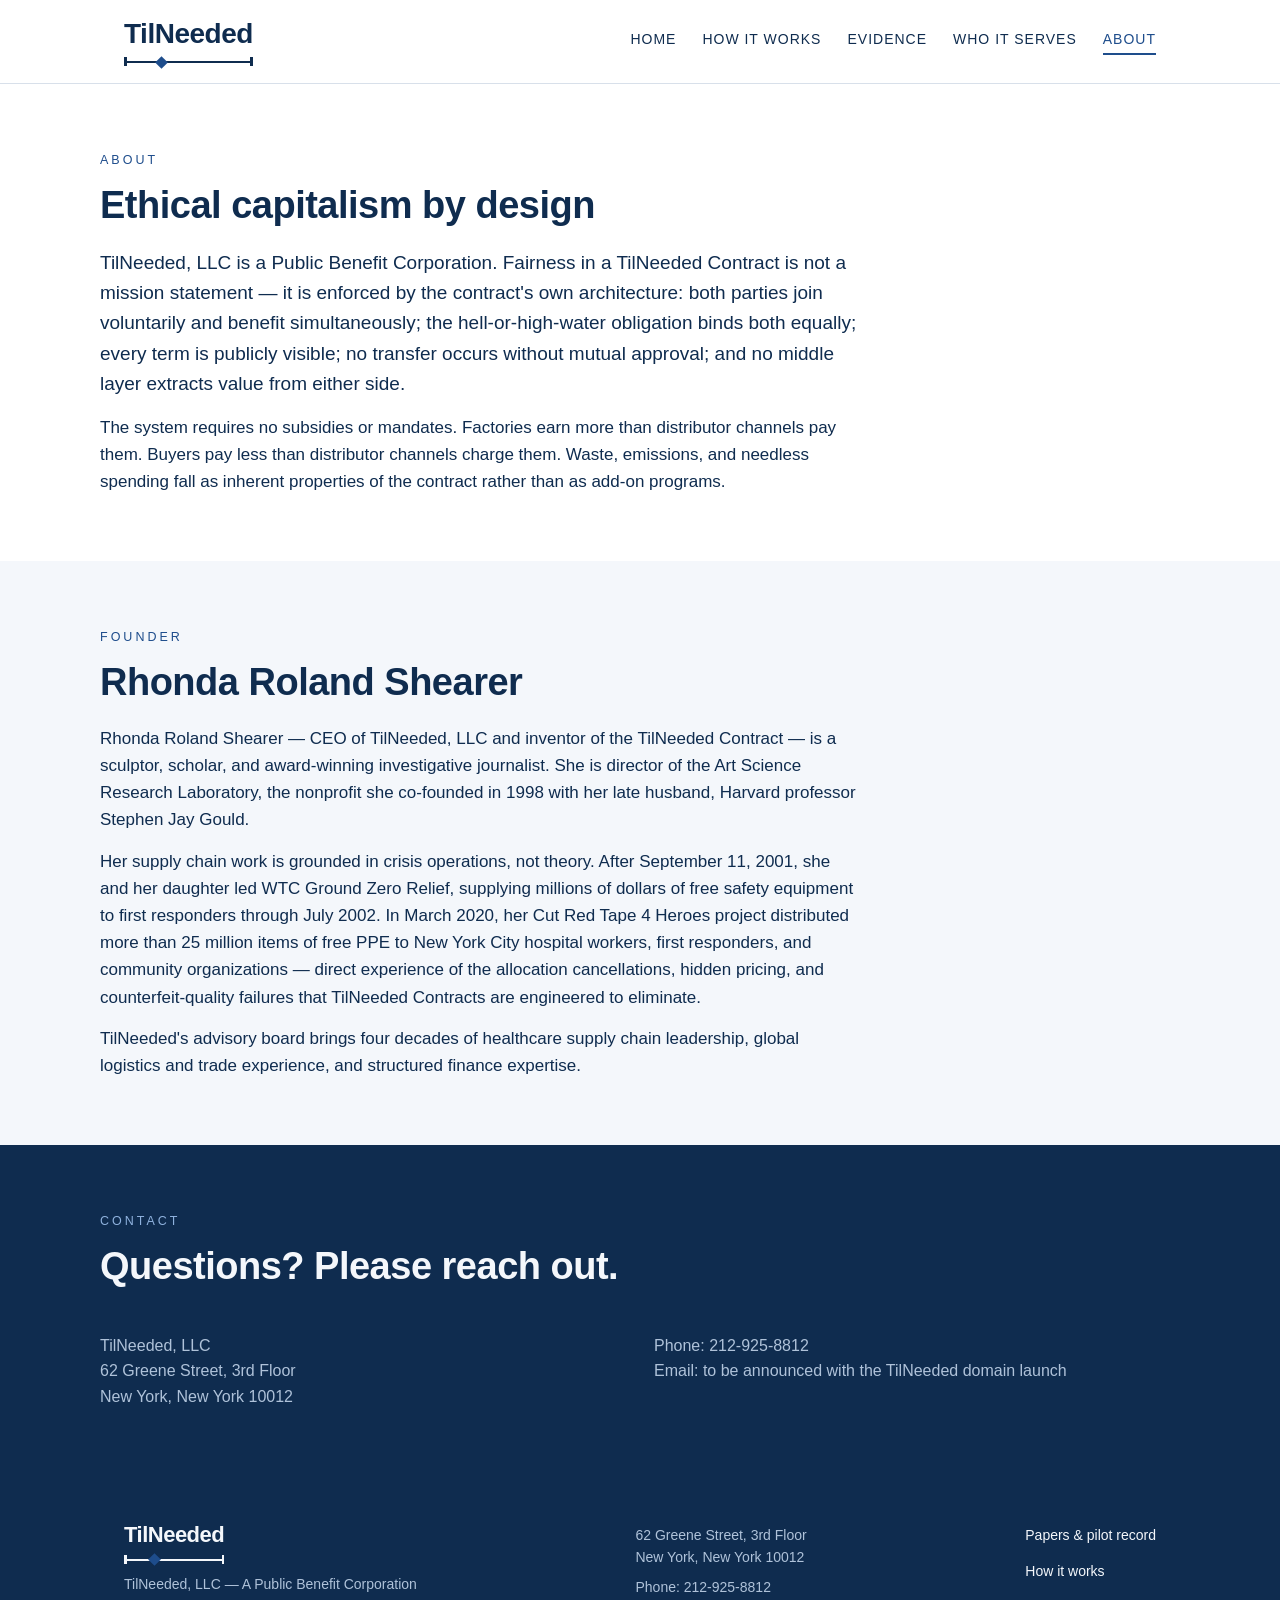
==== about.html @ a23aca0c "adding initial code" ====
<!DOCTYPE html>
<html lang="en">
<head>
<meta charset="UTF-8">
<meta name="viewport" content="width=device-width, initial-scale=1.0">
<title>About — TilNeeded, LLC | A Public Benefit Corporation</title>
<meta name="description" content="TilNeeded, LLC is a Public Benefit Corporation founded by Rhonda Roland Shearer, building ethical capitalism into supply chain contracts.">
<link rel="stylesheet" href="styles.css">
</head>
<body>

<header class="site">
  <div class="inner">
    <a class="lockup" href="index.html" aria-label="TilNeeded home">
      <span class="word">TilNeeded</span>
      <span class="sig"><span class="diamond"></span></span>
    </a>
    <nav class="main" aria-label="Main">
      <a href="index.html">Home</a>
      <a href="how-it-works.html">How It Works</a>
      <a href="evidence.html">Evidence</a>
      <a href="partners.html">Who It Serves</a>
      <a href="about.html" class="here">About</a>
    </nav>
  </div>
</header>

<section>
  <div class="inner">
    <p class="eyebrow">About</p>
    <h2>Ethical capitalism by design</h2>
    <p class="lede">TilNeeded, LLC is a Public Benefit Corporation. Fairness in a TilNeeded Contract is not a mission statement — it is enforced by the contract's own architecture: both parties join voluntarily and benefit simultaneously; the hell-or-high-water obligation binds both equally; every term is publicly visible; no transfer occurs without mutual approval; and no middle layer extracts value from either side.</p>
    <p class="maxw">The system requires no subsidies or mandates. Factories earn more than distributor channels pay them. Buyers pay less than distributor channels charge them. Waste, emissions, and needless spending fall as inherent properties of the contract rather than as add-on programs.</p>
  </div>
</section>

<section class="paper">
  <div class="inner">
    <p class="eyebrow">Founder</p>
    <h2>Rhonda Roland Shearer</h2>
    <p class="maxw">Rhonda Roland Shearer — CEO of TilNeeded, LLC and inventor of the TilNeeded Contract — is a sculptor, scholar, and award-winning investigative journalist. She is director of the Art Science Research Laboratory, the nonprofit she co-founded in 1998 with her late husband, Harvard professor Stephen Jay Gould.</p>
    <p class="maxw">Her supply chain work is grounded in crisis operations, not theory. After September 11, 2001, she and her daughter led WTC Ground Zero Relief, supplying millions of dollars of free safety equipment to first responders through July 2002. In March 2020, her Cut Red Tape 4 Heroes project distributed more than 25 million items of free PPE to New York City hospital workers, first responders, and community organizations — direct experience of the allocation cancellations, hidden pricing, and counterfeit-quality failures that TilNeeded Contracts are engineered to eliminate.</p>
    <p class="maxw">TilNeeded's advisory board brings four decades of healthcare supply chain leadership, global logistics and trade experience, and structured finance expertise.</p>
  </div>
</section>

<section class="navy">
  <div class="inner">
    <p class="eyebrow">Contact</p>
    <h2>Questions? Please reach out.</h2>
    <div class="stats">
      <div class="stat">
        <div class="small" style="font-size:16px; line-height:1.6">TilNeeded, LLC<br>62 Greene Street, 3rd Floor<br>New York, New York 10012</div>
      </div>
      <div class="stat">
        <div class="small" style="font-size:16px; line-height:1.6">Phone: 212-925-8812<br>Email: to be announced with the TilNeeded domain launch</div>
      </div>
    </div>
  </div>
</section>

<footer class="site">
  <div class="inner">
    <div>
      <span class="lockup reverse" aria-hidden="true">
        <span class="word">TilNeeded</span>
        <span class="sig"><span class="diamond"></span></span>
      </span>
      <p style="margin-top:12px">TilNeeded, LLC — A Public Benefit Corporation</p>
    </div>
    <div>
      <p>62 Greene Street, 3rd Floor<br>New York, New York 10012</p>
      <p style="margin-top:8px">Phone: 212-925-8812</p>
    </div>
    <div>
      <p><a href="evidence.html">Papers &amp; pilot record</a></p>
      <p><a href="how-it-works.html">How it works</a></p>
    </div>
  </div>
</footer>

</body>
</html>
---- styles.css ----
/* TilNeeded — Brand Specifications v1.0
   Navy #0F2C4F · Bond Blue #1E4D8C · Paper #F4F7FB
   Type: Arial / Liberation Sans */

:root {
  --navy: #0F2C4F;
  --bond: #1E4D8C;
  --paper: #F4F7FB;
  --white: #FFFFFF;
  --slate: #5A6B80;
  --hairline: #D8E0EA;
  --max: 1080px;
}

* { margin: 0; padding: 0; box-sizing: border-box; }

body {
  font-family: Arial, "Liberation Sans", sans-serif;
  color: var(--navy);
  background: var(--white);
  font-size: 17px;
  line-height: 1.6;
}

/* ---------- wordmark lockup (per spec: single visual unit) ---------- */
.lockup { display: inline-block; text-decoration: none; }
.lockup .word {
  font-weight: bold;
  letter-spacing: -0.5px;
  color: var(--navy);
  font-size: 28px;
  line-height: 1;
  display: block;
}
.lockup .sig {
  display: block; position: relative;
  height: 9px; margin-top: 6px;
  border-bottom: 2.5px solid var(--navy);
}
.lockup .sig::before, .lockup .sig::after {
  content: ""; position: absolute; bottom: -5px;
  width: 2.5px; height: 9px; background: var(--navy);
}
.lockup .sig::before { left: 0; }
.lockup .sig::after { right: 0; }
.lockup .sig .diamond {
  position: absolute; bottom: -5.5px; left: 26%;
  width: 9px; height: 9px; background: var(--bond);
  transform: rotate(45deg);
}
.lockup.reverse .word { color: var(--paper); }
.lockup.reverse .sig { border-color: var(--paper); }
.lockup.reverse .sig::before, .lockup.reverse .sig::after { background: var(--paper); }

/* ---------- header / nav ---------- */
header.site {
  border-bottom: 1px solid var(--hairline);
  background: var(--white);
}
header.site .inner {
  max-width: var(--max); margin: 0 auto; padding: 20px 24px;
  display: flex; align-items: center; justify-content: space-between;
  flex-wrap: wrap; gap: 14px;
}
nav.main { display: flex; gap: 26px; flex-wrap: wrap; }
nav.main a {
  color: var(--navy); text-decoration: none;
  font-size: 14px; letter-spacing: 1px; text-transform: uppercase;
}
nav.main a:hover, nav.main a:focus { color: var(--bond); }
nav.main a.here { color: var(--bond); border-bottom: 2px solid var(--bond); padding-bottom: 3px; }
a:focus-visible { outline: 2px solid var(--bond); outline-offset: 3px; }

/* ---------- hero ---------- */
.hero { background: var(--navy); color: var(--paper); }
.hero .inner { max-width: var(--max); margin: 0 auto; padding: 84px 24px 72px; }
.hero .lockup .word { font-size: clamp(44px, 7vw, 76px); letter-spacing: -1.5px; }
.hero .lockup .sig { height: 12px; border-width: 3.5px; }
.hero .lockup .sig::before, .hero .lockup .sig::after { width: 3.5px; height: 13px; bottom: -7px; }
.hero .lockup .sig .diamond { width: 13px; height: 13px; bottom: -8px; }
.hero .tagline {
  margin-top: 30px; font-size: clamp(19px, 2.6vw, 25px);
  max-width: 620px; line-height: 1.45; color: var(--paper);
}
.hero .pbc {
  margin-top: 16px; font-size: 12.5px; letter-spacing: 3px;
  text-transform: uppercase; color: #9FB4CD;
}

/* ---------- sections & eyebrow (descriptor style) ---------- */
section { padding: 66px 24px; }
section .inner { max-width: var(--max); margin: 0 auto; }
section.paper { background: var(--paper); }
section.navy { background: var(--navy); color: var(--paper); }
.eyebrow {
  font-size: 12.5px; letter-spacing: 3px; text-transform: uppercase;
  color: var(--bond); margin-bottom: 14px;
}
section.navy .eyebrow { color: #8FB2DE; }
h1, h2 { font-weight: bold; letter-spacing: -0.5px; line-height: 1.15; }
h2 { font-size: clamp(27px, 4vw, 38px); margin-bottom: 20px; }
h3 { font-size: 19px; margin-bottom: 8px; letter-spacing: -0.2px; }
p + p { margin-top: 14px; }
.lede { font-size: 19px; max-width: 760px; }
.muted { color: var(--slate); }
section.navy .muted { color: #AFC2D9; }
.maxw { max-width: 760px; }

/* ---------- signature divider: the site's structural device ---------- */
.sigline {
  position: relative; height: 2.5px; background: var(--navy);
  margin: 44px 0;
}
.sigline::before, .sigline::after {
  content: ""; position: absolute; top: -5px;
  width: 2.5px; height: 12px; background: var(--navy);
}
.sigline::before { left: 0; } .sigline::after { right: 0; }
.sigline .diamond {
  position: absolute; top: -4.5px; left: 50%; margin-left: -5.5px;
  width: 11px; height: 11px; background: var(--bond); transform: rotate(45deg);
}
section.navy .sigline { background: var(--paper); }
section.navy .sigline::before, section.navy .sigline::after { background: var(--paper); }

/* ---------- bipartite block: two parties joined at the diamond ---------- */
.bipartite {
  display: grid; grid-template-columns: 1fr 56px 1fr;
  align-items: stretch; gap: 0; margin: 36px 0;
}
.bipartite .party {
  background: var(--white); border: 1px solid var(--hairline);
  padding: 26px 26px 24px;
}
section.navy .bipartite .party { background: #16385F; border-color: #2B4C77; }
.bipartite .join { position: relative; }
.bipartite .join::before {
  content: ""; position: absolute; top: 50%; left: 0; right: 0;
  height: 2.5px; background: var(--navy); margin-top: -1.25px;
}
section.navy .bipartite .join::before { background: var(--paper); }
.bipartite .join .diamond {
  position: absolute; top: 50%; left: 50%;
  width: 12px; height: 12px; margin: -6px 0 0 -6px;
  background: var(--bond); transform: rotate(45deg);
}
.party .label {
  font-size: 12px; letter-spacing: 2.5px; text-transform: uppercase;
  color: var(--bond); margin-bottom: 10px;
}
section.navy .party .label { color: #8FB2DE; }

/* ---------- stats ---------- */
.stats { display: grid; grid-template-columns: repeat(auto-fit, minmax(200px, 1fr)); gap: 28px; margin-top: 36px; }
.stat .big { font-size: clamp(40px, 5vw, 56px); font-weight: bold; letter-spacing: -1.5px; line-height: 1; }
.stat .small { margin-top: 8px; font-size: 14px; color: var(--slate); }
section.navy .stat .small { color: #AFC2D9; }

/* ---------- cards / rows ---------- */
.cards { display: grid; grid-template-columns: repeat(auto-fit, minmax(280px, 1fr)); gap: 22px; margin-top: 30px; }
.card { background: var(--white); border: 1px solid var(--hairline); padding: 26px; }
section.paper .card { background: var(--white); }
.card p { font-size: 15.5px; }
.docrow { border-top: 1px solid var(--hairline); padding: 22px 0; display: grid; grid-template-columns: 1fr auto; gap: 14px; align-items: baseline; }
.docrow:last-child { border-bottom: 1px solid var(--hairline); }
.docrow .status { font-size: 12.5px; letter-spacing: 2px; text-transform: uppercase; color: var(--bond); white-space: nowrap; }

/* ---------- buttons ---------- */
.btn {
  display: inline-block; margin-top: 26px; padding: 14px 28px;
  background: var(--bond); color: var(--white); text-decoration: none;
  font-size: 14px; letter-spacing: 1.5px; text-transform: uppercase;
}
.btn:hover, .btn:focus { background: var(--navy); }
section.navy .btn:hover, section.navy .btn:focus { background: var(--paper); color: var(--navy); }
.btn.ghost { background: transparent; border: 1.5px solid var(--bond); color: var(--bond); margin-left: 12px; }
.btn.ghost:hover, .btn.ghost:focus { background: var(--bond); color: var(--white); }

/* ---------- table ---------- */
table.record { width: 100%; border-collapse: collapse; margin-top: 26px; font-size: 15.5px; }
table.record th {
  text-align: left; font-size: 12.5px; letter-spacing: 2px; text-transform: uppercase;
  color: var(--slate); padding: 10px 14px; border-bottom: 2px solid var(--navy);
}
table.record td { padding: 12px 14px; border-bottom: 1px solid var(--hairline); }

/* ---------- footer ---------- */
footer.site { background: var(--navy); color: #AFC2D9; }
footer.site .inner {
  max-width: var(--max); margin: 0 auto; padding: 48px 24px;
  display: flex; justify-content: space-between; flex-wrap: wrap; gap: 28px;
  font-size: 14px;
}
footer.site .lockup .word { font-size: 22px; }
footer.site a { color: var(--paper); text-decoration: none; }
footer.site a:hover { color: #8FB2DE; }

/* ---------- responsive & a11y ---------- */
@media (max-width: 720px) {
  .bipartite { grid-template-columns: 1fr; }
  .bipartite .join { height: 56px; }
  .bipartite .join::before { top: 0; bottom: 0; left: 50%; right: auto; width: 2.5px; height: 100%; margin: 0 0 0 -1.25px; }
}
@media (prefers-reduced-motion: reduce) {
  * { animation: none !important; transition: none !important; }
}
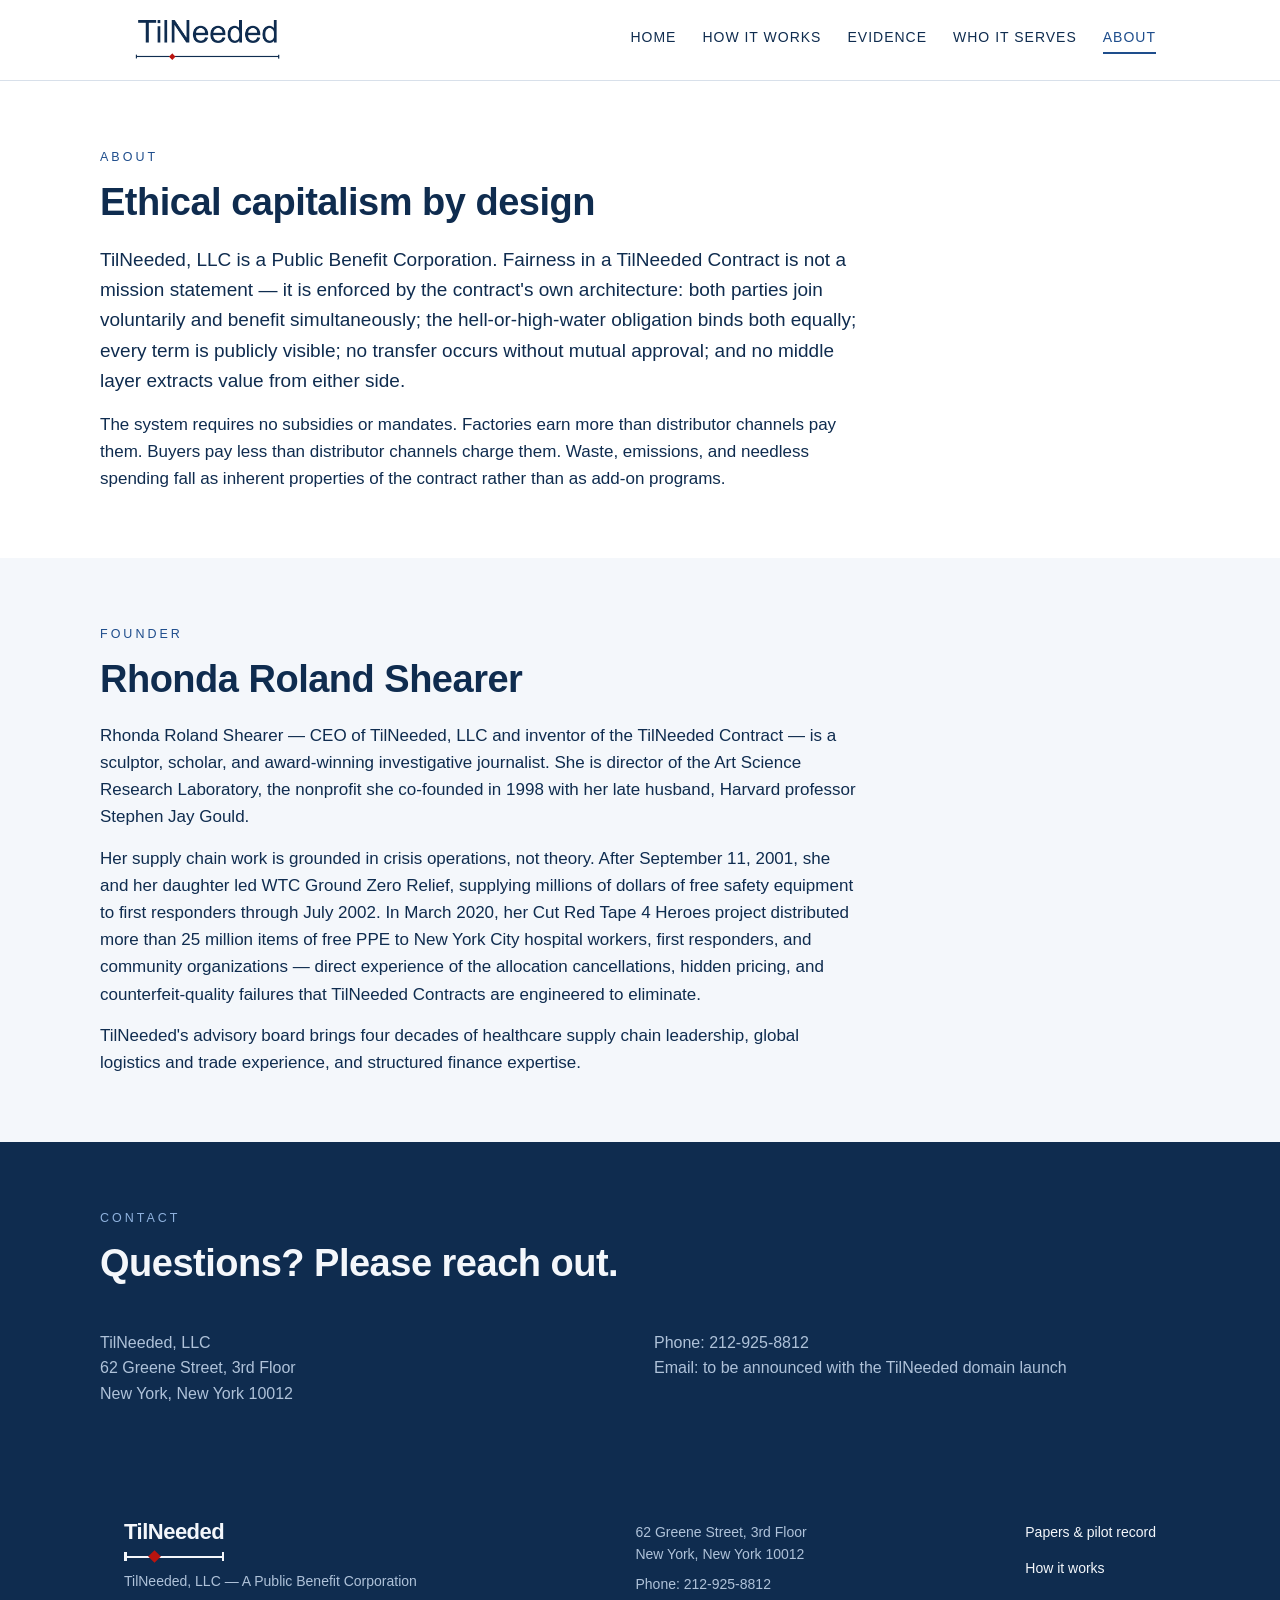
==== commit 3786c6f8: "adding pngs" ====
--- a/about.html
+++ b/about.html
@@ -12,9 +12,8 @@
 <header class="site">
   <div class="inner">
     <a class="lockup" href="index.html" aria-label="TilNeeded home">
-      <span class="word">TilNeeded</span>
-      <span class="sig"><span class="diamond"></span></span>
-    </a>
+  <img class="logo-img" src="assets/logo_compact_dark.png" alt="TilNeeded">
+</a>
     <nav class="main" aria-label="Main">
       <a href="index.html">Home</a>
       <a href="how-it-works.html">How It Works</a>
--- a/styles.css
+++ b/styles.css
@@ -6,6 +6,7 @@
   --navy: #0F2C4F;
   --bond: #1E4D8C;
   --paper: #F4F7FB;
+  --diamond: #BA140F;   /* ← add this line */
   --white: #FFFFFF;
   --slate: #5A6B80;
   --hairline: #D8E0EA;
@@ -32,6 +33,13 @@
   line-height: 1;
   display: block;
 }
+
+.lockup img.logo-img {
+  display: block;
+  height: 40px;
+  width: auto;
+}
+
 .lockup .sig {
   display: block; position: relative;
   height: 9px; margin-top: 6px;
@@ -45,7 +53,7 @@
 .lockup .sig::after { right: 0; }
 .lockup .sig .diamond {
   position: absolute; bottom: -5.5px; left: 26%;
-  width: 9px; height: 9px; background: var(--bond);
+  width: 9px; height: 9px; background: var(--diamond);
   transform: rotate(45deg);
 }
 .lockup.reverse .word { color: var(--paper); }
@@ -118,7 +126,7 @@
 .sigline::before { left: 0; } .sigline::after { right: 0; }
 .sigline .diamond {
   position: absolute; top: -4.5px; left: 50%; margin-left: -5.5px;
-  width: 11px; height: 11px; background: var(--bond); transform: rotate(45deg);
+  width: 11px; height: 11px; background: var(--diamond); transform: rotate(45deg);
 }
 section.navy .sigline { background: var(--paper); }
 section.navy .sigline::before, section.navy .sigline::after { background: var(--paper); }
@@ -142,7 +150,7 @@
 .bipartite .join .diamond {
   position: absolute; top: 50%; left: 50%;
   width: 12px; height: 12px; margin: -6px 0 0 -6px;
-  background: var(--bond); transform: rotate(45deg);
+  background: var(--diamond); transform: rotate(45deg);
 }
 .party .label {
   font-size: 12px; letter-spacing: 2.5px; text-transform: uppercase;
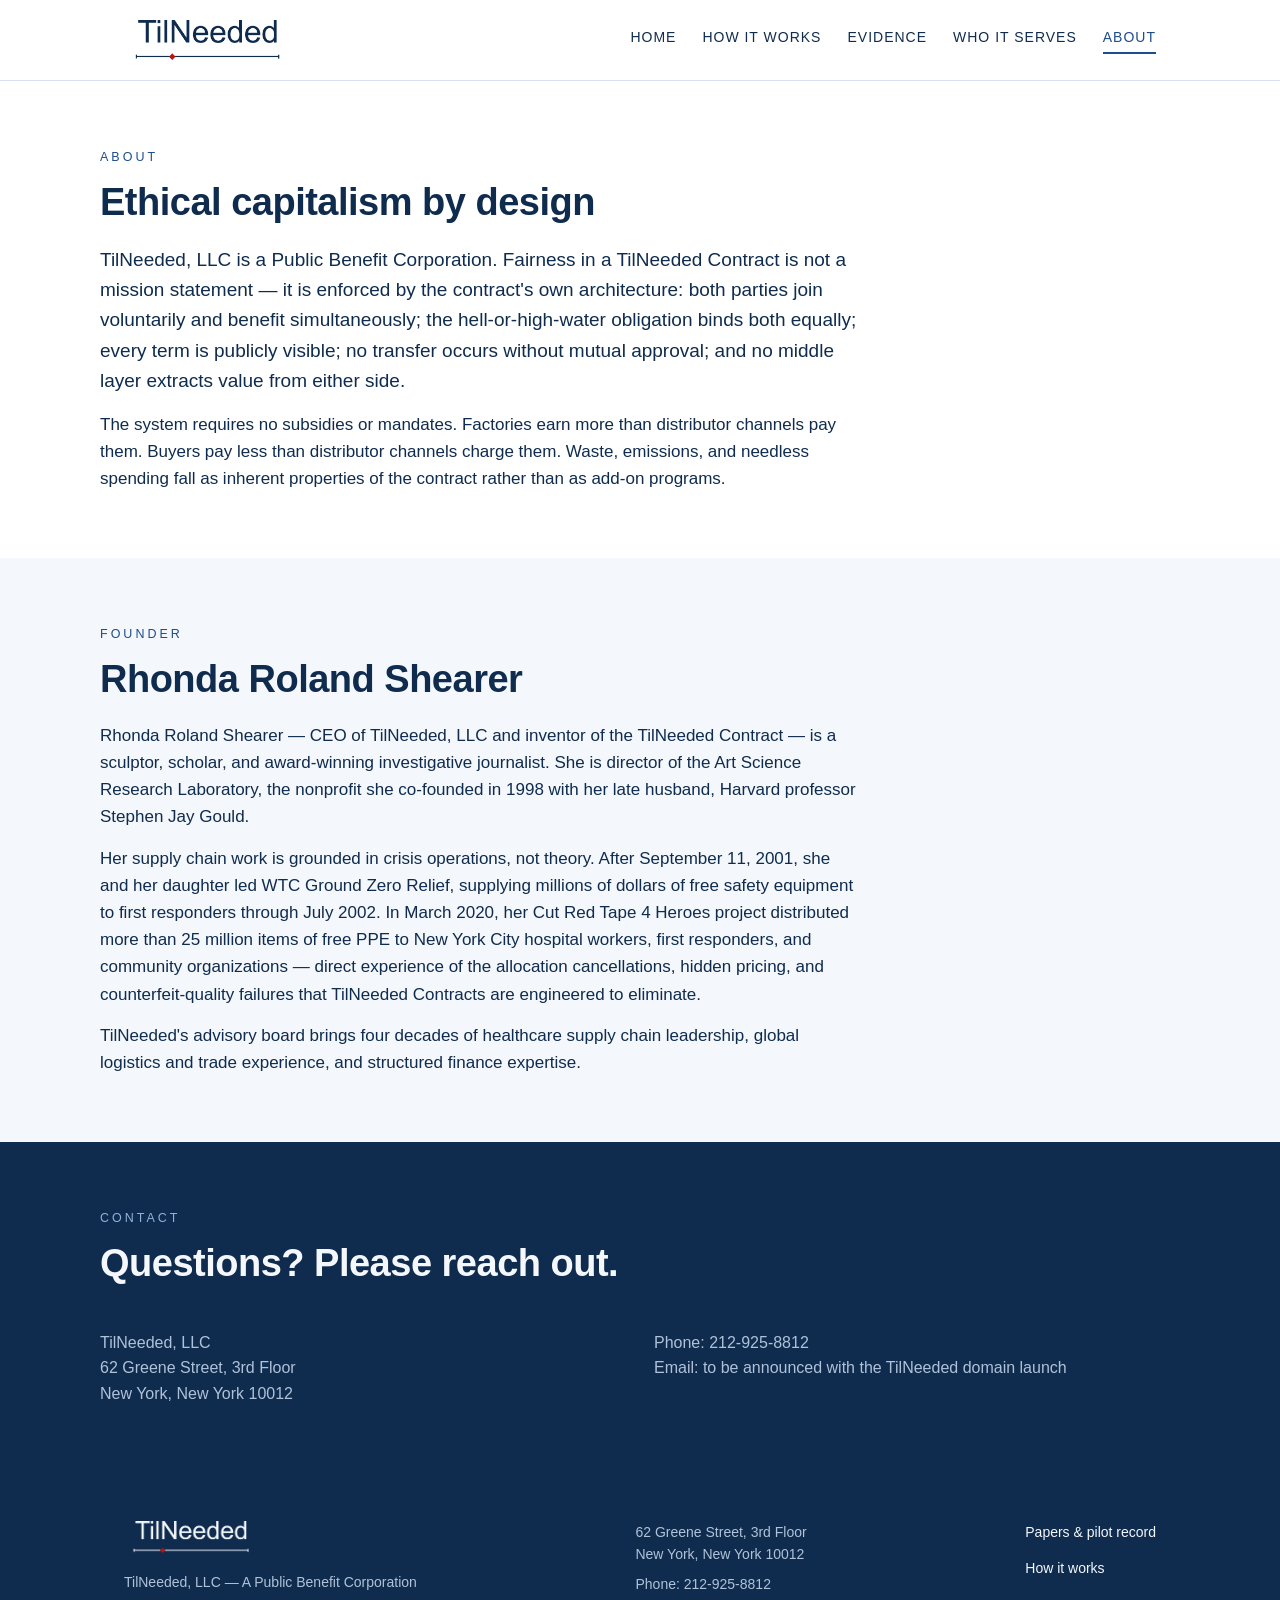
==== commit 8c911caf: "logo changes" ====
--- a/about.html
+++ b/about.html
@@ -62,9 +62,8 @@
   <div class="inner">
     <div>
       <span class="lockup reverse" aria-hidden="true">
-        <span class="word">TilNeeded</span>
-        <span class="sig"><span class="diamond"></span></span>
-      </span>
+  <img class="logo-img" src="assets/logo_white_compact.png" alt="">
+</span>
       <p style="margin-top:12px">TilNeeded, LLC — A Public Benefit Corporation</p>
     </div>
     <div>
--- a/styles.css
+++ b/styles.css
@@ -80,6 +80,10 @@
 a:focus-visible { outline: 2px solid var(--bond); outline-offset: 3px; }
 
 /* ---------- hero ---------- */
+
+.hero .logo-img { height: clamp(52px, 7vw, 88px); }
+footer.site .logo-img { height: 32px; }
+
 .hero { background: var(--navy); color: var(--paper); }
 .hero .inner { max-width: var(--max); margin: 0 auto; padding: 84px 24px 72px; }
 .hero .lockup .word { font-size: clamp(44px, 7vw, 76px); letter-spacing: -1.5px; }
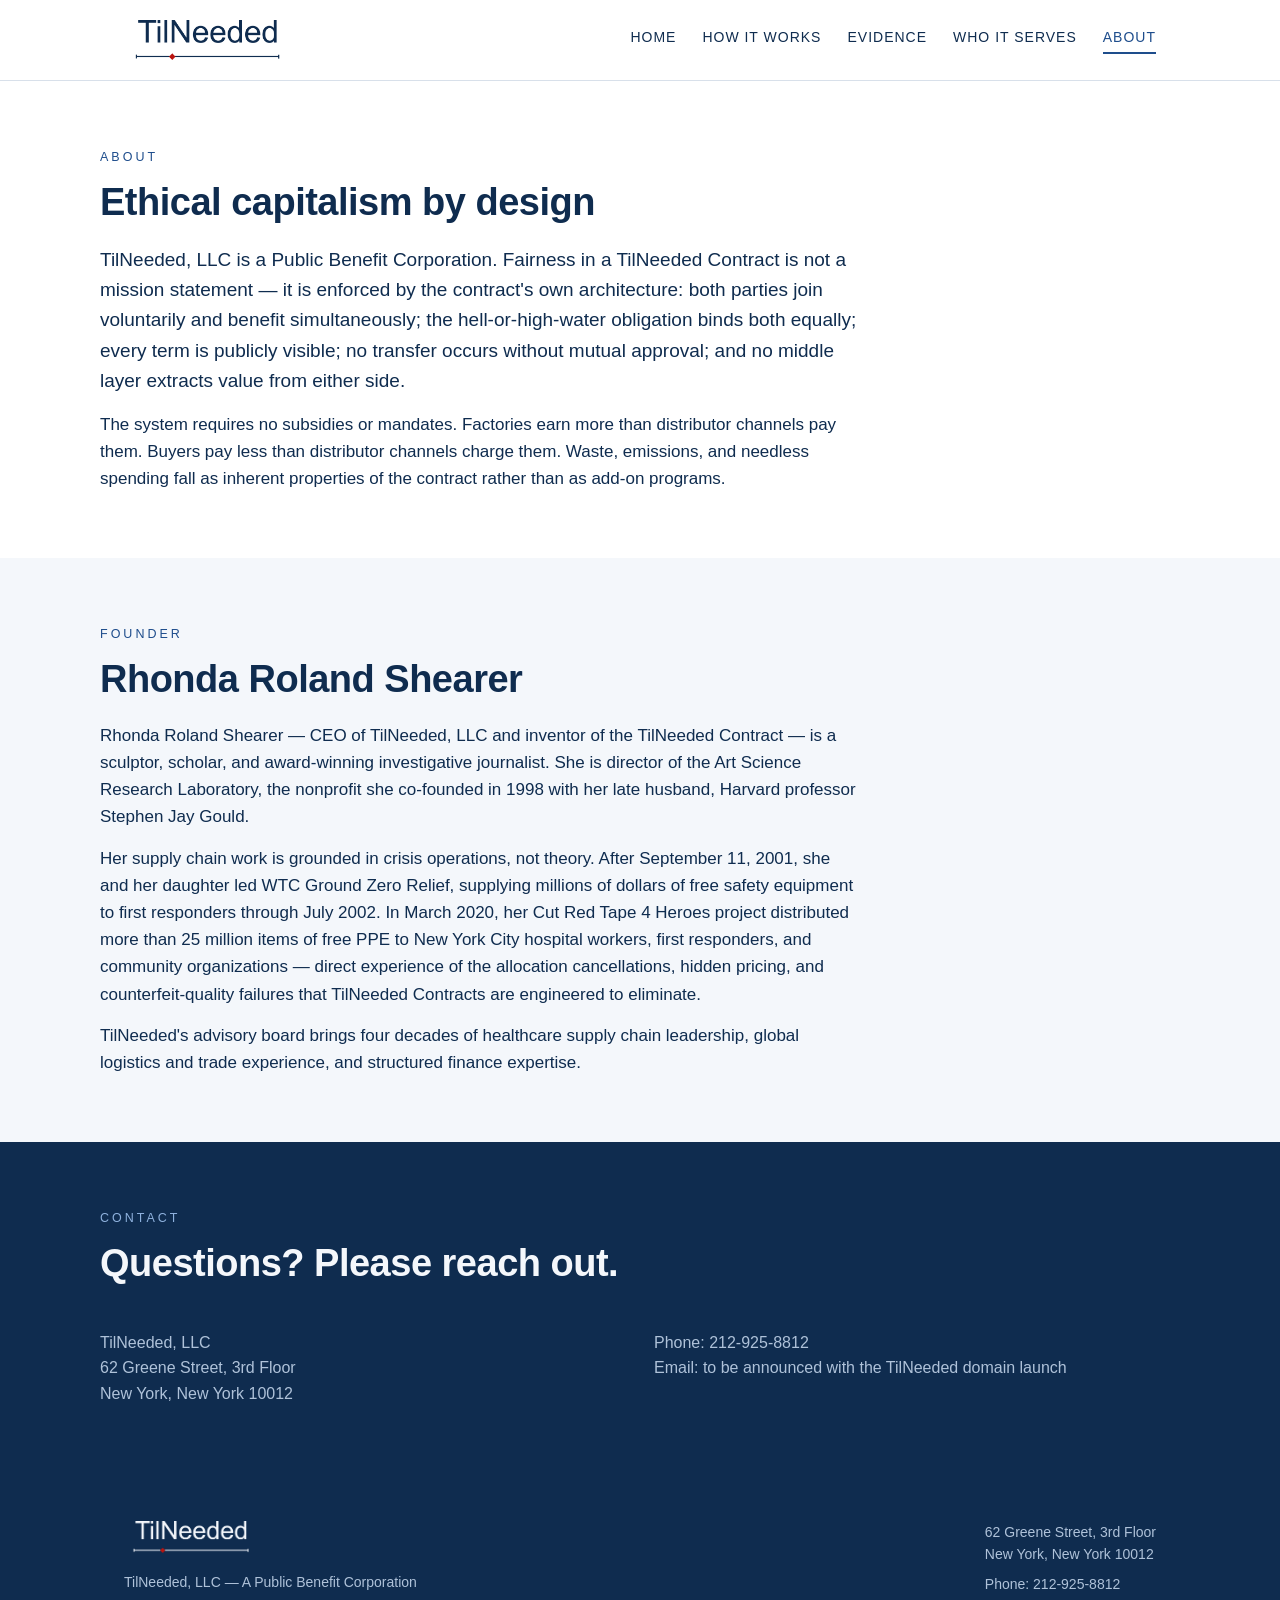
==== commit 59596b76: "removing unnecessary things" ====
--- a/about.html
+++ b/about.html
@@ -6,6 +6,7 @@
 <title>About — TilNeeded, LLC | A Public Benefit Corporation</title>
 <meta name="description" content="TilNeeded, LLC is a Public Benefit Corporation founded by Rhonda Roland Shearer, building ethical capitalism into supply chain contracts.">
 <link rel="stylesheet" href="styles.css">
+<link rel="icon" type="image/png" href="assets/favicon.png">
 </head>
 <body>
 
@@ -70,10 +71,7 @@
       <p>62 Greene Street, 3rd Floor<br>New York, New York 10012</p>
       <p style="margin-top:8px">Phone: 212-925-8812</p>
     </div>
-    <div>
-      <p><a href="evidence.html">Papers &amp; pilot record</a></p>
-      <p><a href="how-it-works.html">How it works</a></p>
-    </div>
+   
   </div>
 </footer>
 
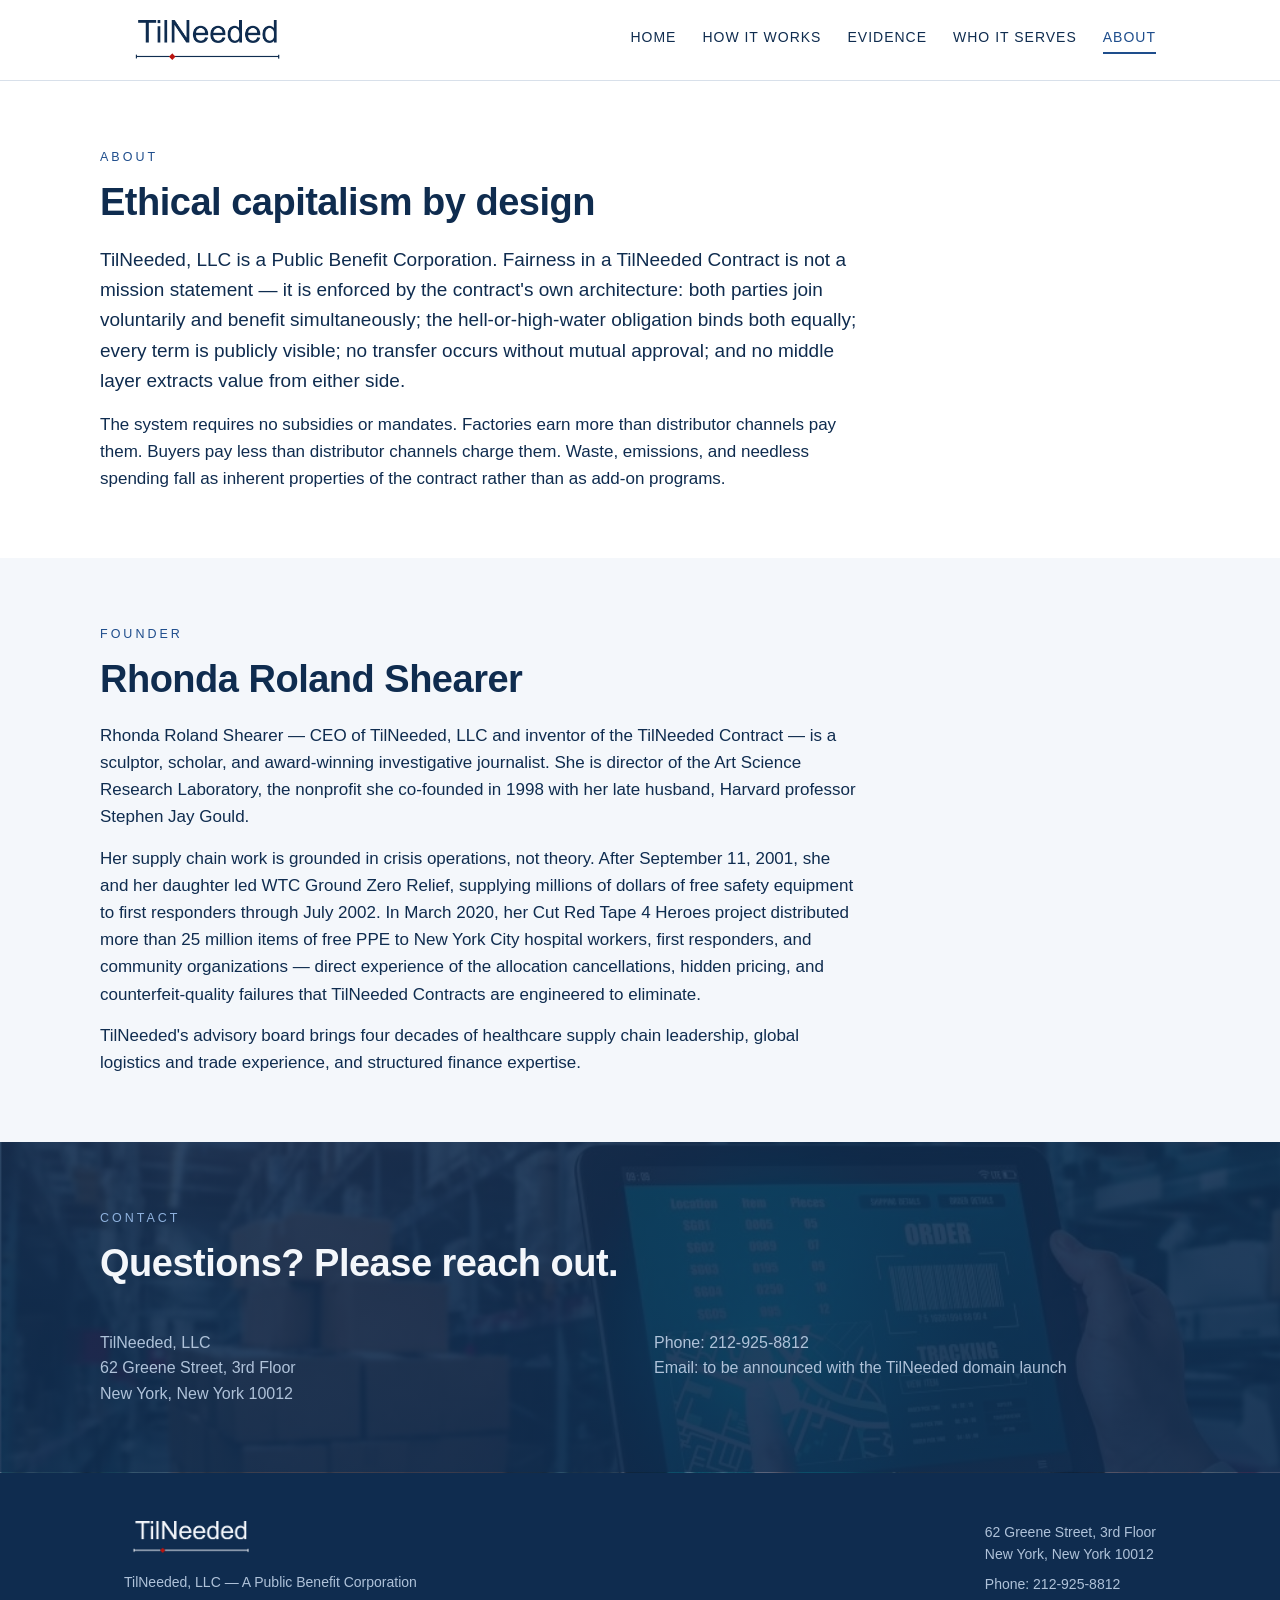
==== commit 1fdf944c: "adding background gradient imgs" ====
--- a/about.html
+++ b/about.html
@@ -44,7 +44,7 @@
   </div>
 </section>
 
-<section class="navy">
+<section class="navy bg-photo" style="--bg-img:url('bg_imgs/bg2.jpg')">
   <div class="inner">
     <p class="eyebrow">Contact</p>
     <h2>Questions? Please reach out.</h2>
@@ -76,4 +76,4 @@
 </footer>
 
 </body>
-</html>
+</html>
--- a/styles.css
+++ b/styles.css
@@ -81,7 +81,7 @@
 
 /* ---------- hero ---------- */
 
-.hero .logo-img { height: clamp(52px, 7vw, 88px); }
+.hero .logo-img { height: clamp(90px, 14vw, 200px); }
 footer.site .logo-img { height: 32px; }
 
 .hero { background: var(--navy); color: var(--paper); }
@@ -99,11 +99,25 @@
   text-transform: uppercase; color: #9FB4CD;
 }
 
+/* ---------- photographic background overlay ----------
+   Usage: add class="bg-photo" alongside .hero or section.navy,
+   then set the image inline: style="--bg-img:url('bg_imgs/bg1.jpg')"
+   The gradient sits on top of the photo so text stays legible,
+   the same treatment used on the SCTE reference hero. */
+.bg-photo {
+  background-image:
+    linear-gradient(rgba(15, 44, 79, 0.88), rgba(15, 44, 79, 0.92)),
+    var(--bg-img);
+  background-size: cover;
+  background-position: center;
+  background-repeat: no-repeat;
+}
+
 /* ---------- sections & eyebrow (descriptor style) ---------- */
 section { padding: 66px 24px; }
 section .inner { max-width: var(--max); margin: 0 auto; }
 section.paper { background: var(--paper); }
-section.navy { background: var(--navy); color: var(--paper); }
+section.navy { background-color: var(--navy); color: var(--paper); }
 .eyebrow {
   font-size: 12.5px; letter-spacing: 3px; text-transform: uppercase;
   color: var(--bond); margin-bottom: 14px;
@@ -215,4 +229,4 @@
 }
 @media (prefers-reduced-motion: reduce) {
   * { animation: none !important; transition: none !important; }
-}
+}
